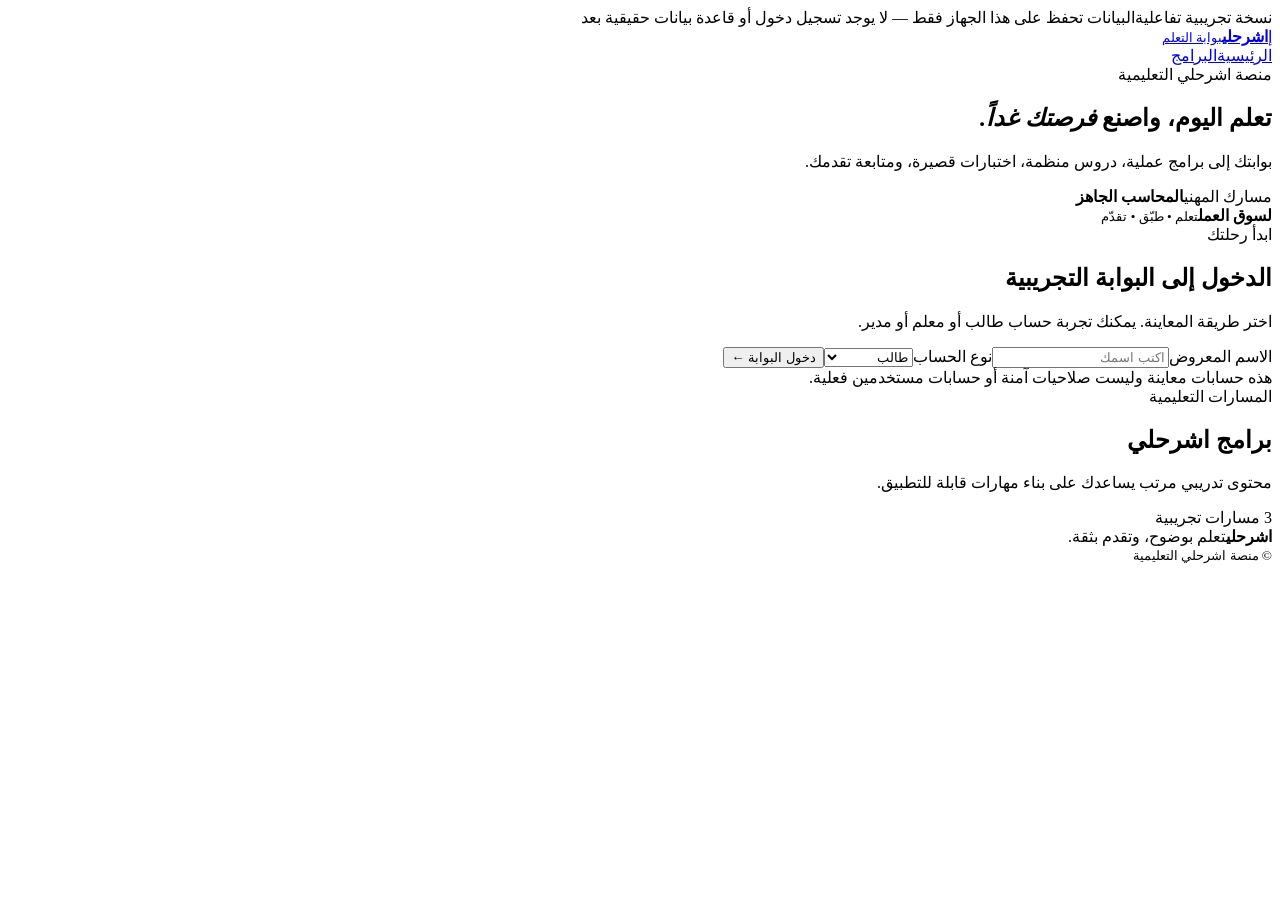
==== portal.html @ 0f4eaced "Add interactive learning portal prototype" ====
<!doctype html>
<html lang="ar" dir="rtl"><head><meta charset="utf-8"><meta name="viewport" content="width=device-width,initial-scale=1"><meta name="theme-color" content="#0b2343"><meta name="description" content="بوابة التعلم - منصة اشرحلي"><title>بوابة اشرحلي التعليمية</title><link rel="stylesheet" href="portal.css"><link rel="preconnect" href="https://fonts.googleapis.com"><link href="https://fonts.googleapis.com/css2?family=IBM+Plex+Sans+Arabic:wght@400;500;600;700&display=swap" rel="stylesheet"></head>
<body><div class="notice"><span>نسخة تجريبية تفاعلية</span><span>البيانات تحفظ على هذا الجهاز فقط — لا يوجد تسجيل دخول أو قاعدة بيانات حقيقية بعد</span></div>
<header class="bar"><a class="brand" href="index.html"><span class="logo">إ</span><span><b>اشرحلي</b><small>بوابة التعلم</small></span></a><nav><a href="index.html">الرئيسية</a><a href="#catalog">البرامج</a></nav><div id="userArea"></div></header>
<main id="app" class="shell"><section class="welcome"><div><span class="eyebrow">منصة اشرحلي التعليمية</span><h1>تعلم اليوم، واصنع <em>فرصتك غداً.</em></h1><p>بوابتك إلى برامج عملية، دروس منظمة، اختبارات قصيرة، ومتابعة تقدمك.</p></div><div class="welcome-art"><div class="art-card"><span>مسارك المهني</span><strong>المحاسب الجاهز<br>لسوق العمل</strong><small>تعلم • طبّق • تقدّم</small><div class="art-bars"><i></i><i></i><i></i><i></i><i></i></div></div></div></section>
<section id="login" class="login-panel"><div><span class="eyebrow">ابدأ رحلتك</span><h2>الدخول إلى البوابة التجريبية</h2><p>اختر طريقة المعاينة. يمكنك تجربة حساب طالب أو معلم أو مدير.</p></div><form id="loginForm"><label>الاسم المعروض<input id="displayName" placeholder="اكتب اسمك" required maxlength="40"></label><label>نوع الحساب<select id="role"><option value="student">طالب</option><option value="teacher">معلم</option><option value="admin">مدير المنصة</option></select></label><button class="btn primary" type="submit">دخول البوابة ←</button></form><div class="login-foot">هذه حسابات معاينة وليست صلاحيات آمنة أو حسابات مستخدمين فعلية.</div></section>
<section id="dashboard" hidden></section>
<section id="catalog" class="catalog"><div class="section-head"><div><span class="eyebrow">المسارات التعليمية</span><h2>برامج اشرحلي</h2><p>محتوى تدريبي مرتب يساعدك على بناء مهارات قابلة للتطبيق.</p></div><span class="count">3 مسارات تجريبية</span></div><div class="course-grid" id="courseGrid"></div></section>
</main><footer><div><b>اشرحلي</b><span>تعلم بوضوح، وتقدم بثقة.</span></div><small>© <span id="year"></span> منصة اشرحلي التعليمية</small></footer><div id="toast" role="status"></div><script src="portal.js"></script></body></html>
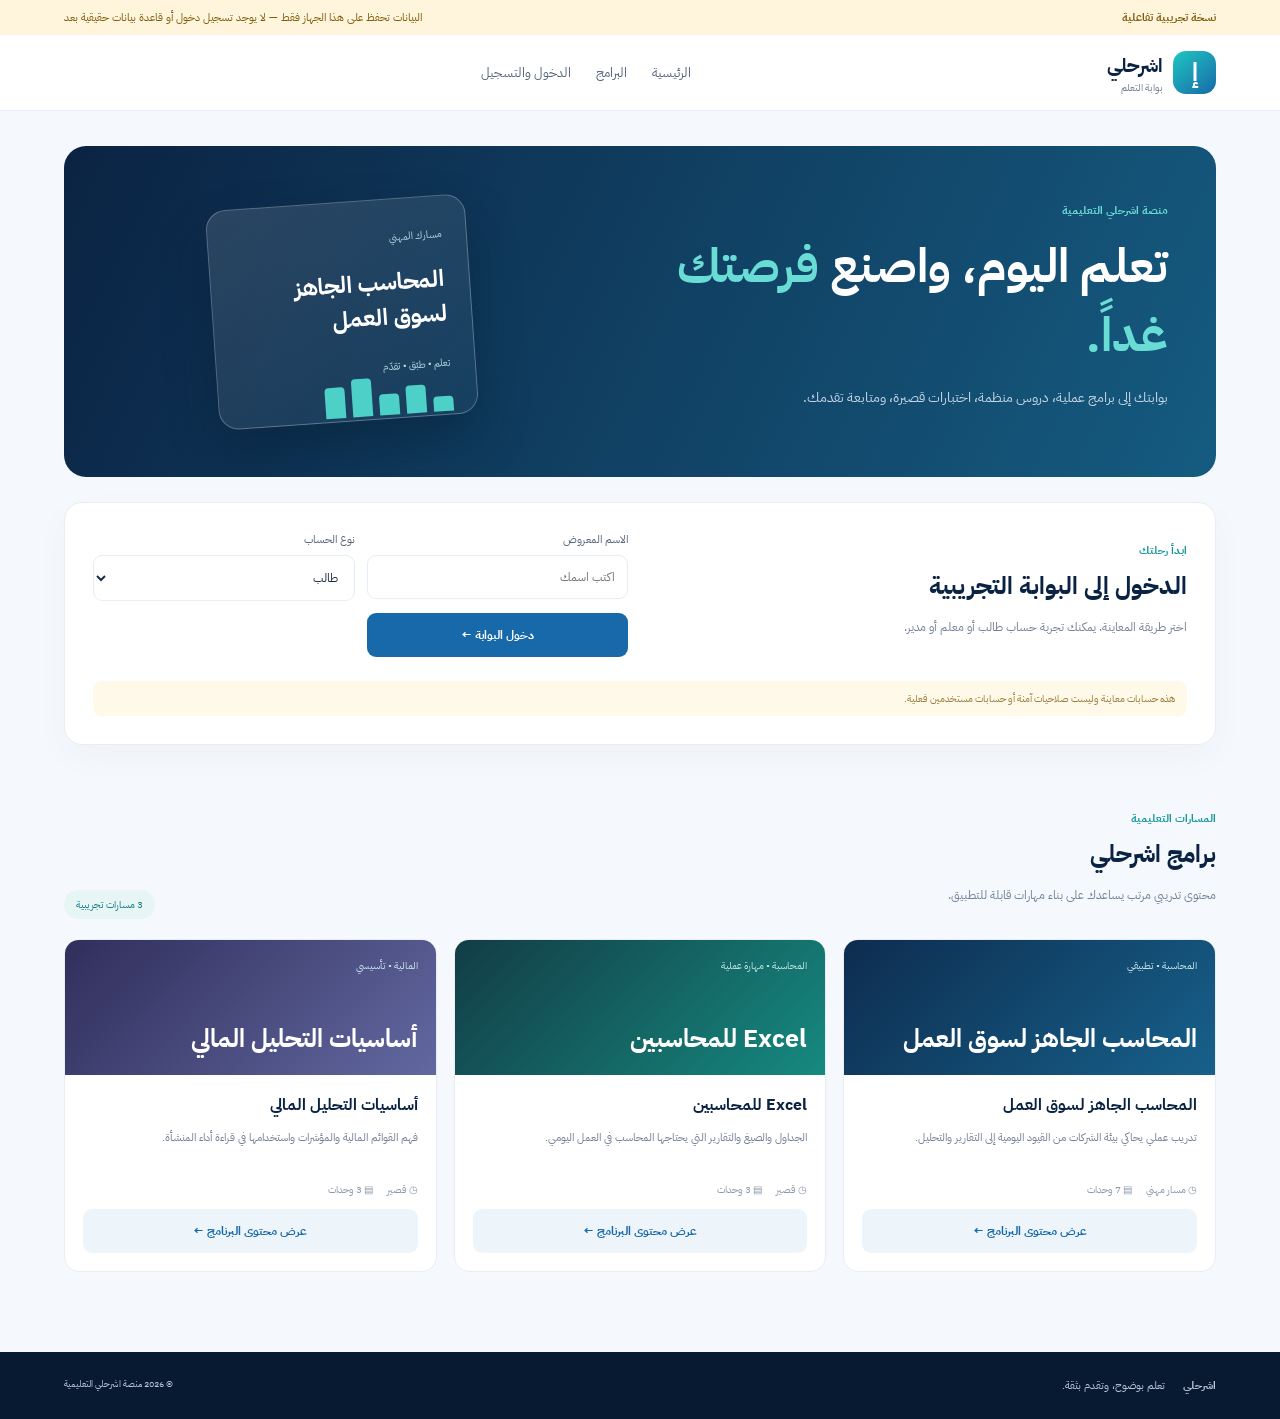
==== commit b56a9150: "Redirect old portal path to unified platform homepage" ====
--- a/portal.html
+++ b/portal.html
@@ -1,9 +1 @@
-<!doctype html>
-<html lang="ar" dir="rtl"><head><meta charset="utf-8"><meta name="viewport" content="width=device-width,initial-scale=1"><meta name="theme-color" content="#0b2343"><meta name="description" content="بوابة التعلم - منصة اشرحلي"><title>بوابة اشرحلي التعليمية</title><link rel="stylesheet" href="portal.css"><link rel="preconnect" href="https://fonts.googleapis.com"><link href="https://fonts.googleapis.com/css2?family=IBM+Plex+Sans+Arabic:wght@400;500;600;700&display=swap" rel="stylesheet"></head>
-<body><div class="notice"><span>نسخة تجريبية تفاعلية</span><span>البيانات تحفظ على هذا الجهاز فقط — لا يوجد تسجيل دخول أو قاعدة بيانات حقيقية بعد</span></div>
-<header class="bar"><a class="brand" href="index.html"><span class="logo">إ</span><span><b>اشرحلي</b><small>بوابة التعلم</small></span></a><nav><a href="index.html">الرئيسية</a><a href="#catalog">البرامج</a></nav><div id="userArea"></div></header>
-<main id="app" class="shell"><section class="welcome"><div><span class="eyebrow">منصة اشرحلي التعليمية</span><h1>تعلم اليوم، واصنع <em>فرصتك غداً.</em></h1><p>بوابتك إلى برامج عملية، دروس منظمة، اختبارات قصيرة، ومتابعة تقدمك.</p></div><div class="welcome-art"><div class="art-card"><span>مسارك المهني</span><strong>المحاسب الجاهز<br>لسوق العمل</strong><small>تعلم • طبّق • تقدّم</small><div class="art-bars"><i></i><i></i><i></i><i></i><i></i></div></div></div></section>
-<section id="login" class="login-panel"><div><span class="eyebrow">ابدأ رحلتك</span><h2>الدخول إلى البوابة التجريبية</h2><p>اختر طريقة المعاينة. يمكنك تجربة حساب طالب أو معلم أو مدير.</p></div><form id="loginForm"><label>الاسم المعروض<input id="displayName" placeholder="اكتب اسمك" required maxlength="40"></label><label>نوع الحساب<select id="role"><option value="student">طالب</option><option value="teacher">معلم</option><option value="admin">مدير المنصة</option></select></label><button class="btn primary" type="submit">دخول البوابة ←</button></form><div class="login-foot">هذه حسابات معاينة وليست صلاحيات آمنة أو حسابات مستخدمين فعلية.</div></section>
-<section id="dashboard" hidden></section>
-<section id="catalog" class="catalog"><div class="section-head"><div><span class="eyebrow">المسارات التعليمية</span><h2>برامج اشرحلي</h2><p>محتوى تدريبي مرتب يساعدك على بناء مهارات قابلة للتطبيق.</p></div><span class="count">3 مسارات تجريبية</span></div><div class="course-grid" id="courseGrid"></div></section>
-</main><footer><div><b>اشرحلي</b><span>تعلم بوضوح، وتقدم بثقة.</span></div><small>© <span id="year"></span> منصة اشرحلي التعليمية</small></footer><div id="toast" role="status"></div><script src="portal.js"></script></body></html>+<!doctype html><html lang="ar" dir="rtl"><head><meta charset="utf-8"><meta name="viewport" content="width=device-width,initial-scale=1"><meta http-equiv="refresh" content="0;url=/"><link rel="canonical" href="https://eshrahli2027.vercel.app/"><title>اشرحلي | الانتقال إلى المنصة</title><script>location.replace("/");</script></head><body><p>جارٍ تحويلك إلى منصة اشرحلي… <a href="/">اضغط هنا إذا لم يتم التحويل</a></p></body></html>
